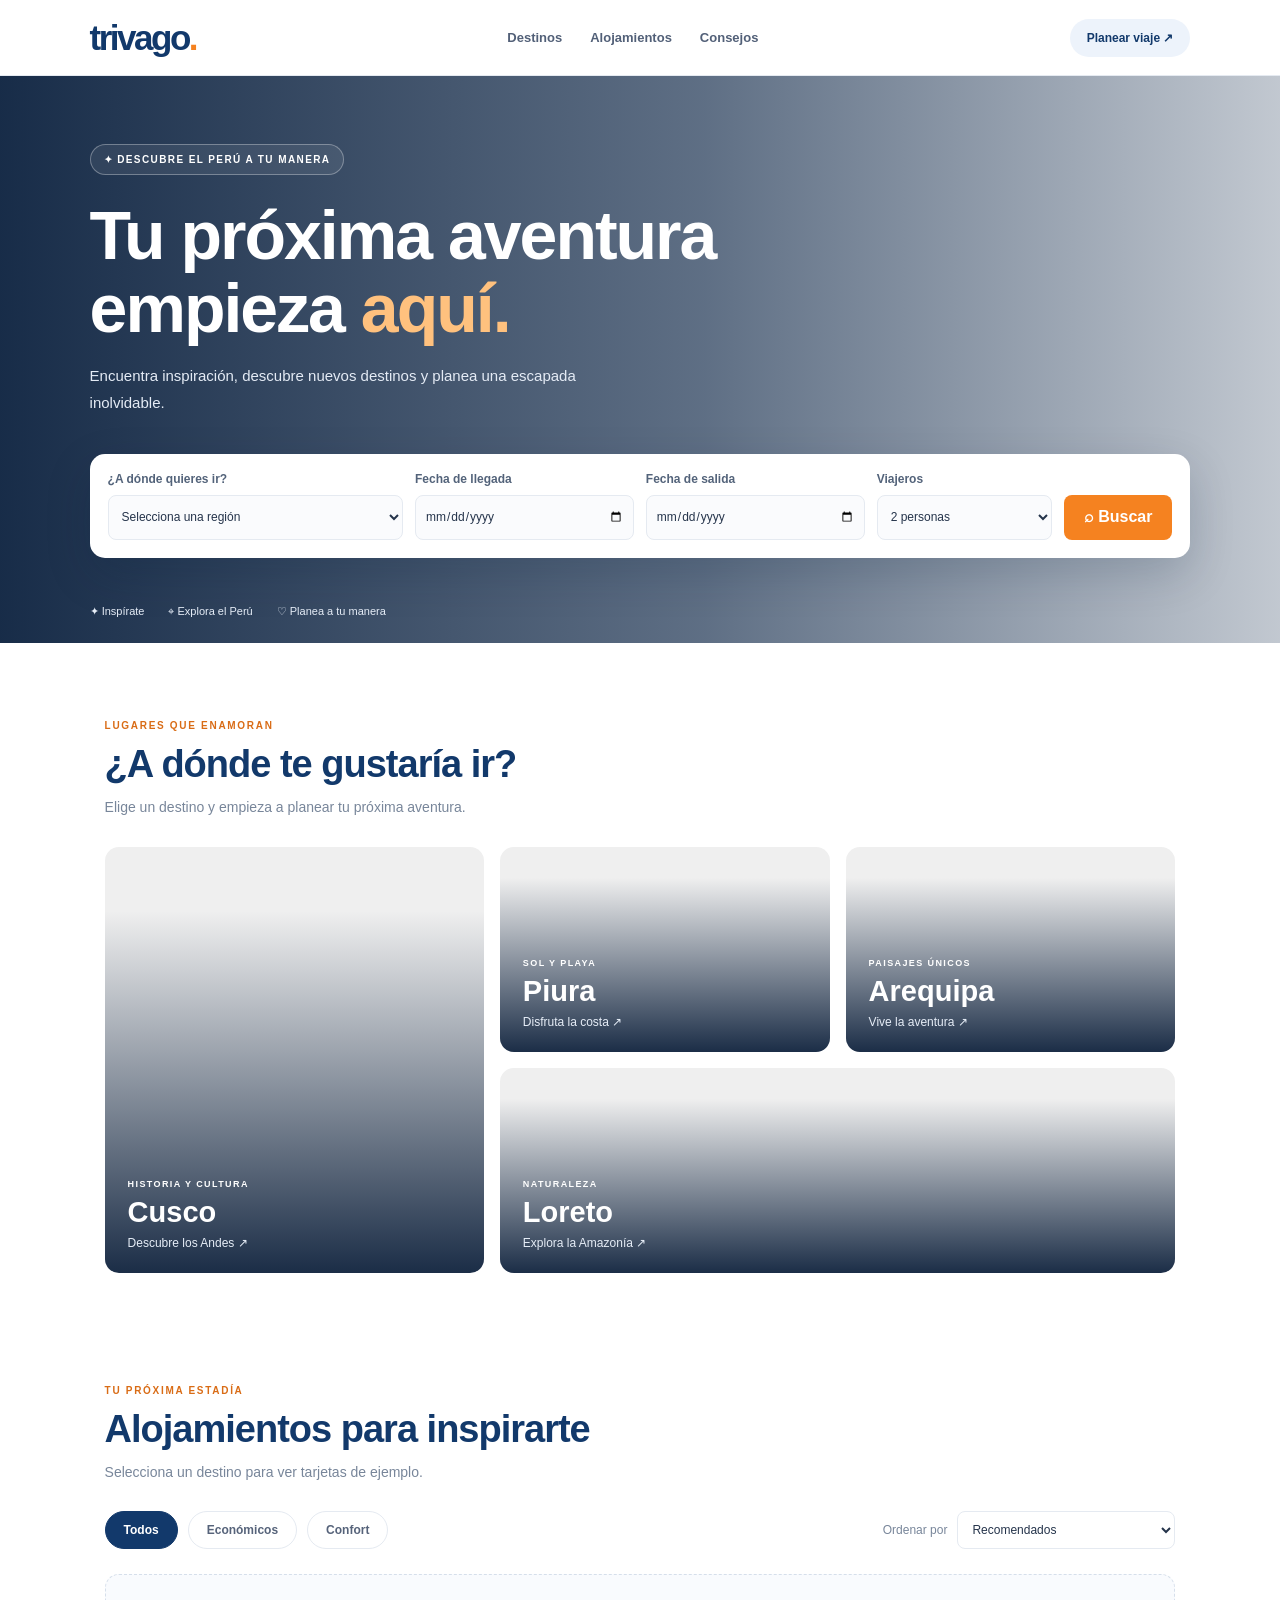
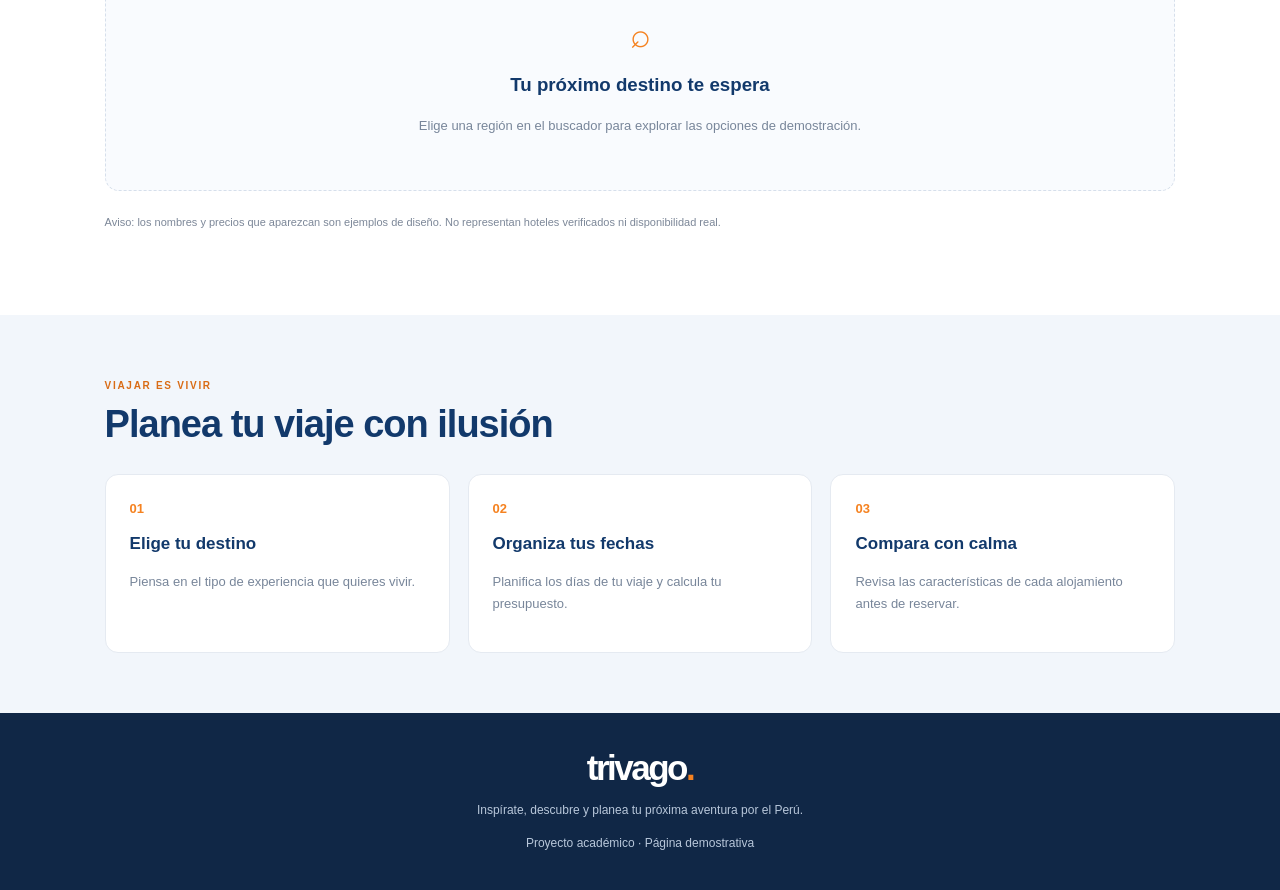
==== index.html @ a60f97d2 "Add files via upload" ====
<!DOCTYPE html>
<html lang="es">
<head>
  <meta charset="UTF-8">
  <meta name="viewport" content="width=device-width, initial-scale=1.0">
  <title>trivago Perú | Encuentra tu próxima escapada</title>
  <link rel="stylesheet" href="style.css">
</head>
<body>
  <header class="barra">
    <a class="logo" href="#inicio">trivago<span>.</span></a>
    <nav>
      <a href="#destinos">Destinos</a>
      <a href="#alojamientos">Alojamientos</a>
      <a href="#consejos">Consejos</a>
    </nav>
    <a class="boton-superior" href="#formulario">Planear viaje ↗</a>
  </header>

  <main>
    <section class="portada" id="inicio">
      <div class="portada-contenido">
        <span class="etiqueta">✦ DESCUBRE EL PERÚ A TU MANERA</span>
        <h1>Tu próxima aventura<br>empieza <span>aquí.</span></h1>
        <p>Encuentra inspiración, descubre nuevos destinos y planea una escapada inolvidable.</p>
      </div>

      <form class="buscador" id="formulario">
        <div class="campo">
          <label for="region">¿A dónde quieres ir?</label>
          <select id="region" required>
            <option value="">Selecciona una región</option>
            <option>Amazonas</option>
            <option>Áncash</option>
            <option>Apurímac</option>
            <option>Arequipa</option>
            <option>Ayacucho</option>
            <option>Cajamarca</option>
            <option>Callao</option>
            <option>Cusco</option>
            <option>Huancavelica</option>
            <option>Huánuco</option>
            <option>Ica</option>
            <option>Junín</option>
            <option>La Libertad</option>
            <option>Lambayeque</option>
            <option>Lima</option>
            <option>Loreto</option>
            <option>Madre de Dios</option>
            <option>Moquegua</option>
            <option>Pasco</option>
            <option>Piura</option>
            <option>Puno</option>
            <option>San Martín</option>
            <option>Tacna</option>
            <option>Tumbes</option>
            <option>Ucayali</option>
          </select>
        </div>

        <div class="campo">
          <label for="entrada">Fecha de llegada</label>
          <input type="date" id="entrada" required>
        </div>

        <div class="campo">
          <label for="salida">Fecha de salida</label>
          <input type="date" id="salida" required>
        </div>

        <div class="campo">
          <label for="personas">Viajeros</label>
          <select id="personas">
            <option value="1">1 persona</option>
            <option value="2" selected>2 personas</option>
            <option value="3">3 personas</option>
            <option value="4">4 personas</option>
            <option value="5">5 personas</option>
            <option value="6">6 personas</option>
          </select>
        </div>

        <button class="boton-buscar" type="submit">⌕ Buscar</button>
      </form>
      <p id="mensaje" class="mensaje" role="status"></p>
      <div class="confianza">
        <span>✦ Inspírate</span>
        <span>⌖ Explora el Perú</span>
        <span>♡ Planea a tu manera</span>
      </div>
    </section>

    <section class="seccion" id="destinos">
      <div class="encabezado">
        <div>
          <span class="subtitulo">LUGARES QUE ENAMORAN</span>
          <h2>¿A dónde te gustaría ir?</h2>
          <p>Elige un destino y empieza a planear tu próxima aventura.</p>
        </div>
      </div>

      <div class="destinos-grid">
        <button class="destino grande" data-region="Cusco">
          <span class="destino-info"><small>HISTORIA Y CULTURA</small><strong>Cusco</strong><span>Descubre los Andes ↗</span></span>
        </button>
        <button class="destino playa" data-region="Piura">
          <span class="destino-info"><small>SOL Y PLAYA</small><strong>Piura</strong><span>Disfruta la costa ↗</span></span>
        </button>
        <button class="destino montana" data-region="Arequipa">
          <span class="destino-info"><small>PAISAJES ÚNICOS</small><strong>Arequipa</strong><span>Vive la aventura ↗</span></span>
        </button>
        <button class="destino selva" data-region="Loreto">
          <span class="destino-info"><small>NATURALEZA</small><strong>Loreto</strong><span>Explora la Amazonía ↗</span></span>
        </button>
      </div>
    </section>

    <section class="seccion alojamientos" id="alojamientos">
      <div class="encabezado">
        <div>
          <span class="subtitulo">TU PRÓXIMA ESTADÍA</span>
          <h2 id="titulo-resultados">Alojamientos para inspirarte</h2>
          <p id="texto-resultados">Selecciona un destino para ver tarjetas de ejemplo.</p>
        </div>
      </div>

      <div class="filtros">
        <button class="filtro activo" data-filtro="todos">Todos</button>
        <button class="filtro" data-filtro="economico">Económicos</button>
        <button class="filtro" data-filtro="confort">Confort</button>
        <label class="orden">Ordenar por
          <select id="orden">
            <option value="recomendados">Recomendados</option>
            <option value="precio">Precio ilustrativo: menor a mayor</option>
          </select>
        </label>
      </div>

      <div id="lista-alojamientos" class="alojamientos-grid"></div>

      <div id="estado-vacio" class="estado-vacio">
        <span class="icono-vacio">⌕</span>
        <h3>Tu próximo destino te espera</h3>
        <p>Elige una región en el buscador para explorar las opciones de demostración.</p>
      </div>

      <p class="aviso">
        Aviso: los nombres y precios que aparezcan son ejemplos de diseño.
        No representan hoteles verificados ni disponibilidad real.
      </p>
    </section>

    <section class="franja" id="consejos">
      <div class="seccion">
        <span class="subtitulo">VIAJAR ES VIVIR</span>
        <h2>Planea tu viaje con ilusión</h2>
        <div class="consejos-grid">
          <article><span>01</span><h3>Elige tu destino</h3><p>Piensa en el tipo de experiencia que quieres vivir.</p></article>
          <article><span>02</span><h3>Organiza tus fechas</h3><p>Planifica los días de tu viaje y calcula tu presupuesto.</p></article>
          <article><span>03</span><h3>Compara con calma</h3><p>Revisa las características de cada alojamiento antes de reservar.</p></article>
        </div>
      </div>
    </section>
  </main>

  <footer>
    <a class="logo logo-blanco" href="#inicio">trivago<span>.</span></a>
    <p>Inspírate, descubre y planea tu próxima aventura por el Perú.</p>
    <small>Proyecto académico · Página demostrativa</small>
  </footer>

  <script src="script.js"></script>
</body>
</html>
---- style.css ----
* {
  box-sizing: border-box;
}

:root {
  --azul: #12396b;
  --azul-oscuro: #0b2445;
  --naranja: #f58220;
  --texto: #25344b;
  --gris: #78869a;
  --borde: #e5eaf1;
}

html {
  scroll-behavior: smooth;
  scroll-padding-top: 85px;
}

body {
  margin: 0;
  font-family: Arial, Helvetica, sans-serif;
  color: var(--texto);
  background: #fff;
}

button, input, select {
  font: inherit;
}

button, select {
  cursor: pointer;
}

.barra {
  min-height: 76px;
  padding: 14px 7%;
  display: flex;
  justify-content: space-between;
  align-items: center;
  gap: 20px;
  background: white;
  border-bottom: 1px solid var(--borde);
  position: sticky;
  top: 0;
  z-index: 10;
}

.logo {
  color: var(--azul);
  font-size: 35px;
  font-weight: 900;
  letter-spacing: -2.5px;
  text-decoration: none;
}

.logo span {
  color: var(--naranja);
}

.barra nav {
  display: flex;
  gap: 28px;
}

.barra nav a {
  color: #526078;
  font-size: 13px;
  font-weight: bold;
  text-decoration: none;
}

.barra nav a:hover {
  color: var(--naranja);
}

.boton-superior {
  padding: 12px 17px;
  border-radius: 25px;
  background: #edf3fb;
  color: var(--azul);
  font-size: 12px;
  font-weight: bold;
  text-decoration: none;
}

.portada {
  padding: 68px 7% 25px;
  color: white;
  background:
    linear-gradient(90deg, #081e3cef, #0b2445a8 55%, #0b244540),
    url("https://images.unsplash.com/photo-1516483638261-f4dbaf036963?auto=format&fit=crop&w=2000&q=85")
    center / cover;
}

.portada-contenido {
  max-width: 1150px;
  margin: auto;
}

.etiqueta {
  display: inline-block;
  padding: 9px 13px;
  border: 1px solid #ffffff50;
  border-radius: 30px;
  background: #ffffff13;
  font-size: 10px;
  font-weight: bold;
  letter-spacing: 1.4px;
}

.portada h1 {
  margin: 24px 0 16px;
  font-size: clamp(40px, 6vw, 68px);
  line-height: 1.08;
  letter-spacing: -2px;
}

.portada h1 span {
  color: #ffc17e;
}

.portada-contenido p {
  max-width: 550px;
  color: #e4ebf5;
  font-size: 15px;
  line-height: 1.8;
}

.buscador {
  max-width: 1150px;
  margin: 38px auto 0;
  padding: 18px;
  display: grid;
  grid-template-columns: 1.35fr 1fr 1fr .8fr auto;
  align-items: end;
  gap: 12px;
  border-radius: 15px;
  background: white;
  box-shadow: 0 16px 45px #061a352e;
  color: var(--texto);
}

.campo {
  display: flex;
  min-width: 0;
  flex-direction: column;
  gap: 9px;
}

.campo label {
  color: #53637a;
  font-size: 12px;
  font-weight: bold;
}

.campo select,
.campo input {
  width: 100%;
  min-width: 0;
  height: 45px;
  padding: 0 9px;
  border: 1px solid var(--borde);
  border-radius: 8px;
  outline: none;
  background: #fafbfd;
  color: var(--texto);
  font-size: 12px;
}

.campo select:focus,
.campo input:focus {
  border-color: #428bd4;
  box-shadow: 0 0 0 3px #428bd41a;
}

.boton-buscar {
  height: 45px;
  padding: 0 20px;
  border: none;
  border-radius: 8px;
  background: var(--naranja);
  color: white;
  font-weight: bold;
  transition: .2s;
}

.boton-buscar:hover {
  background: #df6c11;
  transform: translateY(-2px);
}

.mensaje {
  max-width: 1150px;
  min-height: 18px;
  margin: 12px auto 0;
  color: #fff;
  font-size: 13px;
}

.confianza {
  max-width: 1150px;
  margin: 17px auto 0;
  display: flex;
  flex-wrap: wrap;
  gap: 24px;
  color: #e6edf7;
  font-size: 11px;
}

.seccion {
  max-width: 1250px;
  margin: auto;
  padding: 72px 7%;
}

.encabezado {
  margin-bottom: 27px;
}

.subtitulo {
  color: #d96c16;
  font-size: 10px;
  font-weight: 900;
  letter-spacing: 1.7px;
}

.encabezado h2,
.franja h2 {
  margin: 10px 0;
  color: var(--azul);
  font-size: clamp(27px, 3.5vw, 38px);
  letter-spacing: -1px;
}

.encabezado p {
  margin: 0;
  color: var(--gris);
  font-size: 14px;
  line-height: 1.7;
}

.destinos-grid {
  display: grid;
  grid-template-columns: 1.15fr 1fr 1fr;
  grid-template-rows: 205px 205px;
  gap: 16px;
}

.destino {
  position: relative;
  display: flex;
  align-items: flex-end;
  overflow: hidden;
  padding: 23px;
  border: none;
  border-radius: 14px;
  background-position: center;
  background-size: cover;
  color: white;
  text-align: left;
  transition: transform .25s;
}

.destino:hover {
  transform: translateY(-4px);
}

.destino::before {
  content: "";
  position: absolute;
  inset: 0;
  background: linear-gradient(0deg, #061a36e8, transparent 85%);
}

.destino-info {
  position: relative;
  display: flex;
  flex-direction: column;
  gap: 7px;
}

.destino-info small {
  font-size: 9px;
  font-weight: bold;
  letter-spacing: 1.4px;
}

.destino-info strong {
  font-size: 29px;
}

.destino-info > span {
  color: #e6edf7;
  font-size: 12px;
}

.destino.grande {
  grid-row: span 2;
  background-image: url("https://images.unsplash.com/photo-1526392060635-9d6019884377?auto=format&fit=crop&w=900&q=85");
}

.destino.playa {
  background-image: url("https://images.unsplash.com/photo-1507525428034-b723cf961d3e?auto=format&fit=crop&w=800&q=85");
}

.destino.montana {
  background-image: url("https://images.unsplash.com/photo-1464822759023-fed622ff2c3b?auto=format&fit=crop&w=800&q=85");
}

.destino.selva {
  grid-column: 2 / 4;
  background-image: url("https://images.unsplash.com/photo-1516026672322-bc52d61a55d5?auto=format&fit=crop&w=900&q=85");
}

.alojamientos {
  padding-top: 35px;
}

.filtros {
  display: flex;
  flex-wrap: wrap;
  align-items: center;
  gap: 10px;
  margin-bottom: 25px;
}

.filtro {
  padding: 11px 18px;
  border: 1px solid var(--borde);
  border-radius: 25px;
  background: white;
  color: #56637a;
  font-size: 12px;
  font-weight: bold;
}

.filtro.activo {
  border-color: var(--azul);
  background: var(--azul);
  color: white;
}

.orden {
  display: flex;
  align-items: center;
  gap: 10px;
  margin-left: auto;
  color: var(--gris);
  font-size: 12px;
}

.orden select {
  max-width: 245px;
  padding: 10px;
  border: 1px solid var(--borde);
  border-radius: 8px;
  background: white;
  color: var(--texto);
  font-size: 12px;
}

.alojamientos-grid {
  display: grid;
  grid-template-columns: repeat(3, minmax(0, 1fr));
  gap: 20px;
}

.tarjeta {
  overflow: hidden;
  border: 1px solid var(--borde);
  border-radius: 14px;
  background: white;
  box-shadow: 0 7px 22px #132e510a;
  transition: transform .2s, box-shadow .2s;
}

.tarjeta:hover {
  transform: translateY(-4px);
  box-shadow: 0 13px 28px #132e5117;
}

.tarjeta img {
  display: block;
  width: 100%;
  height: 200px;
  object-fit: cover;
  background: #e8edf3;
}

.tarjeta-contenido {
  padding: 18px;
}

.region-tag {
  display: inline-block;
  margin-bottom: 9px;
  color: #d96c16;
  font-size: 10px;
  font-weight: 900;
  letter-spacing: 1px;
  text-transform: uppercase;
}

.tarjeta h3 {
  margin: 0 0 8px;
  color: var(--azul);
  font-size: 18px;
}

.tarjeta p {
  color: var(--gris);
  font-size: 13px;
  line-height: 1.6;
}

.tarjeta-pie {
  display: flex;
  justify-content: space-between;
  align-items: center;
  gap: 8px;
  margin-top: 15px;
  padding-top: 14px;
  border-top: 1px solid var(--borde);
}

.tipo {
  padding: 6px 9px;
  border-radius: 20px;
  background: #eaf2fb;
  color: var(--azul);
  font-size: 10px;
  font-weight: bold;
}

.tipo.economico {
  background: #eaf7ee;
  color: #247441;
}

.precio {
  color: var(--azul);
  font-size: 18px;
  font-weight: 900;
  text-align: right;
}

.precio small {
  display: block;
  margin-top: 4px;
  color: var(--gris);
  font-size: 10px;
  font-weight: normal;
}

.estado-vacio {
  padding: 40px 20px;
  border: 1px dashed #d6dfeb;
  border-radius: 14px;
  background: #f9fbfe;
  text-align: center;
}

.icono-vacio {
  color: var(--naranja);
  font-size: 35px;
}

.estado-vacio h3 {
  color: var(--azul);
}

.estado-vacio p {
  color: var(--gris);
  font-size: 13px;
  line-height: 1.7;
}

.aviso {
  margin-top: 22px;
  color: #7c8798;
  font-size: 11px;
  line-height: 1.7;
}

.franja {
  background: #f2f6fb;
}

.franja .seccion {
  padding-top: 60px;
  padding-bottom: 60px;
}

.consejos-grid {
  display: grid;
  grid-template-columns: repeat(3, minmax(0, 1fr));
  gap: 18px;
  margin-top: 28px;
}

.consejos-grid article {
  padding: 24px;
  border: 1px solid #e5eaf1;
  border-radius: 13px;
  background: white;
}

.consejos-grid article > span {
  color: var(--naranja);
  font-weight: 900;
  font-size: 13px;
}

.consejos-grid h3 {
  color: var(--azul);
  font-size: 17px;
}

.consejos-grid p {
  color: var(--gris);
  font-size: 13px;
  line-height: 1.7;
}

footer {
  padding: 35px 7%;
  background: #102746;
  color: #dce5f0;
  text-align: center;
}

.logo-blanco {
  color: white;
}

footer p,
footer small {
  color: #b8c7da;
  font-size: 12px;
  line-height: 1.8;
}

[hidden] {
  display: none !important;
}

@media (max-width: 950px) {
  .buscador {
    grid-template-columns: repeat(2, minmax(0, 1fr));
  }

  .boton-buscar {
    grid-column: 1 / -1;
  }

  .alojamientos-grid {
    grid-template-columns: repeat(2, minmax(0, 1fr));
  }
}

@media (max-width: 650px) {
  .barra {
    flex-wrap: wrap;
    justify-content: center;
  }

  .barra nav {
    flex-wrap: wrap;
    justify-content: center;
    gap: 14px;
  }

  .boton-superior {
    display: none;
  }

  .portada {
    padding: 48px 6% 24px;
  }

  .portada h1 {
    letter-spacing: -1px;
  }

  .buscador {
    grid-template-columns: 1fr;
    margin-top: 25px;
  }

  .boton-buscar {
    grid-column: auto;
  }

  .confianza {
    gap: 12px;
  }

  .seccion {
    padding: 48px 6%;
  }

  .destinos-grid {
    grid-template-columns: 1fr 1fr;
    grid-template-rows: 190px 170px 170px;
  }

  .destino.grande {
    grid-row: auto;
    grid-column: 1 / -1;
  }

  .destino.selva {
    grid-column: 1 / -1;
  }

  .alojamientos-grid,
  .consejos-grid {
    grid-template-columns: 1fr;
  }

  .orden {
    flex-direction: column;
    align-items: flex-start;
    margin-left: 0;
  }

  .orden select {
    width: 100%;
    max-width: none;
  }
}
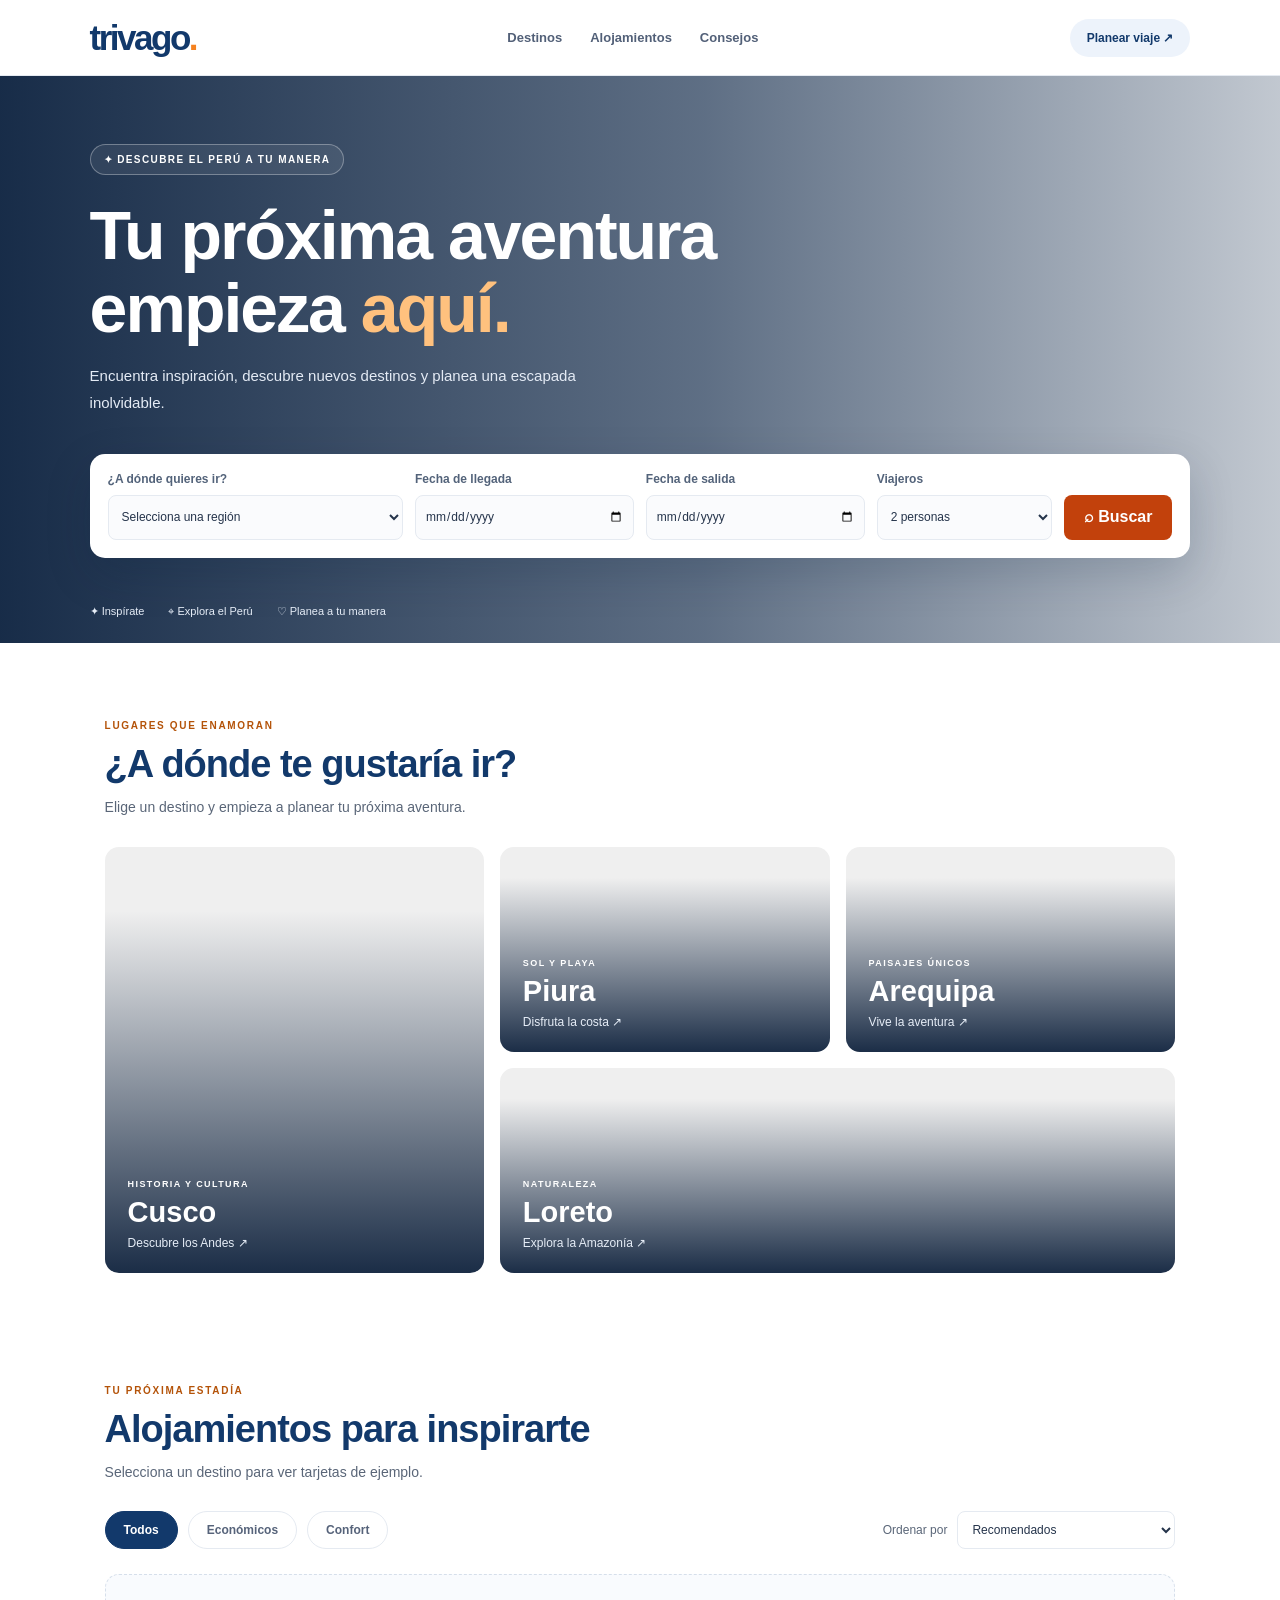
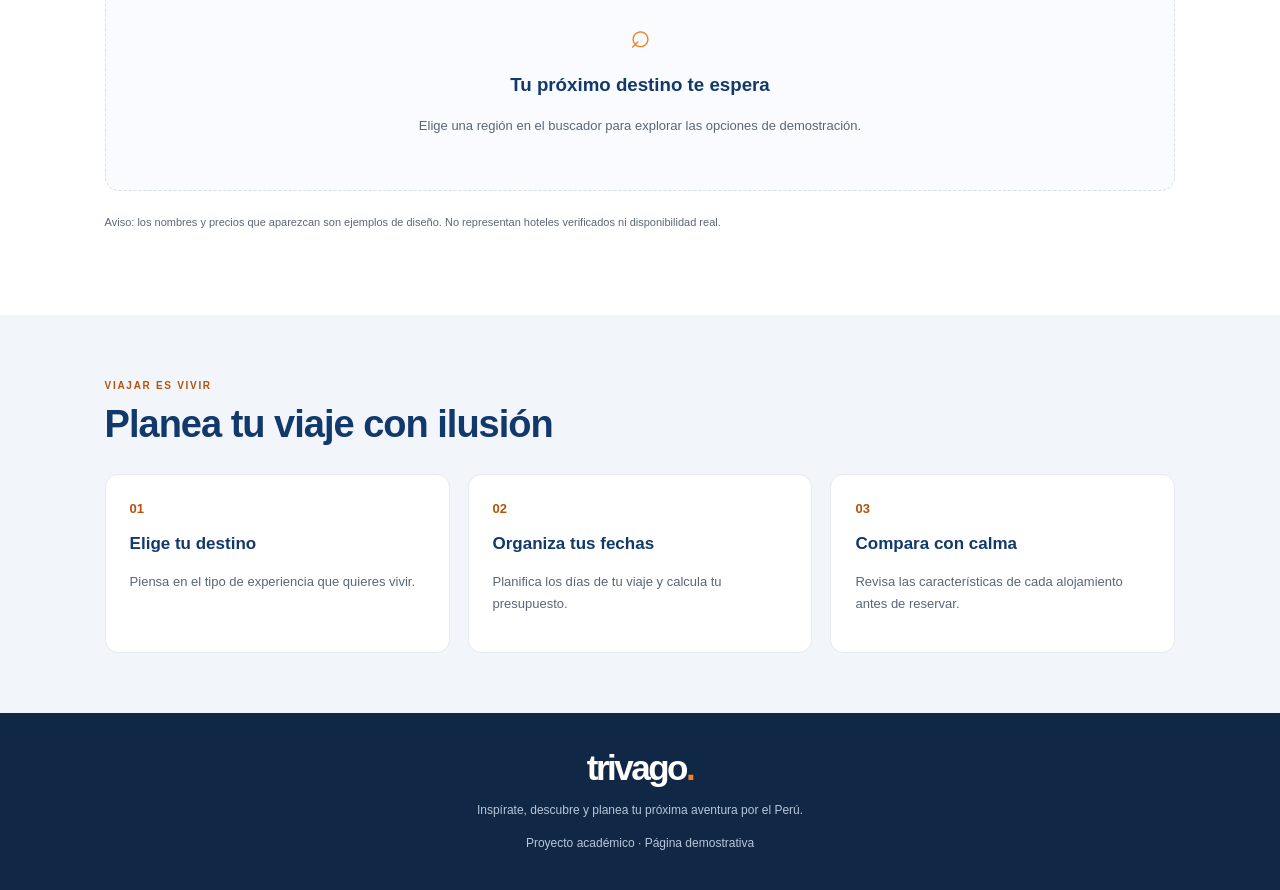
==== commit 2449c6f6: "Add files via upload" ====
--- a/index.html
+++ b/index.html
@@ -3,7 +3,8 @@
 <head>
   <meta charset="UTF-8">
   <meta name="viewport" content="width=device-width, initial-scale=1.0">
-  <title>trivago Perú | Encuentra tu próxima escapada</title>
+  <title>trivago Perú | Encuentra tu próxima escapada</title>
+  <meta name="description" content="Descubre destinos del Perú y planea tu escapada: elige una región, tus fechas y explora alojamientos de ejemplo. Proyecto académico demostrativo.">
   <link rel="stylesheet" href="style.css">
 </head>
 <body>
@@ -47,7 +48,9 @@
             <option>Lima</option>
             <option>Loreto</option>
             <option>Madre de Dios</option>
-            <option>Moquegua</option>
+            <option>Moquegua</option>
+            <option>Paracas</option>
+            <option>Máncora</option>
             <option>Pasco</option>
             <option>Piura</option>
             <option>Puno</option>
--- a/style.css
+++ b/style.css
@@ -7,7 +7,7 @@
   --azul-oscuro: #0b2445;
   --naranja: #f58220;
   --texto: #25344b;
-  --gris: #78869a;
+  --gris: #5a6678;
   --borde: #e5eaf1;
 }
 
@@ -88,7 +88,7 @@
   color: white;
   background:
     linear-gradient(90deg, #081e3cef, #0b2445a8 55%, #0b244540),
-    url("https://images.unsplash.com/photo-1516483638261-f4dbaf036963?auto=format&fit=crop&w=2000&q=85")
+    url("https://images.unsplash.com/photo-1516483638261-f4dbaf036963?auto=format&fit=crop&w=1400&q=70")
     center / cover;
 }
 
@@ -178,14 +178,14 @@
   padding: 0 20px;
   border: none;
   border-radius: 8px;
-  background: var(--naranja);
+  background: #c2410c;
   color: white;
   font-weight: bold;
   transition: .2s;
 }
 
 .boton-buscar:hover {
-  background: #df6c11;
+  background: #9a3412;
   transform: translateY(-2px);
 }
 
@@ -218,7 +218,7 @@
 }
 
 .subtitulo {
-  color: #d96c16;
+  color: #b45309;
   font-size: 10px;
   font-weight: 900;
   letter-spacing: 1.7px;
@@ -296,20 +296,20 @@
 
 .destino.grande {
   grid-row: span 2;
-  background-image: url("https://images.unsplash.com/photo-1526392060635-9d6019884377?auto=format&fit=crop&w=900&q=85");
+  background-image: url("https://images.unsplash.com/photo-1526392060635-9d6019884377?auto=format&fit=crop&w=900&q=70");
 }
 
 .destino.playa {
-  background-image: url("https://images.unsplash.com/photo-1507525428034-b723cf961d3e?auto=format&fit=crop&w=800&q=85");
+  background-image: url("https://images.unsplash.com/photo-1507525428034-b723cf961d3e?auto=format&fit=crop&w=800&q=70");
 }
 
 .destino.montana {
-  background-image: url("https://images.unsplash.com/photo-1464822759023-fed622ff2c3b?auto=format&fit=crop&w=800&q=85");
+  background-image: url("https://images.unsplash.com/photo-1464822759023-fed622ff2c3b?auto=format&fit=crop&w=800&q=70");
 }
 
 .destino.selva {
   grid-column: 2 / 4;
-  background-image: url("https://images.unsplash.com/photo-1516026672322-bc52d61a55d5?auto=format&fit=crop&w=900&q=85");
+  background-image: url("https://images.unsplash.com/photo-1516026672322-bc52d61a55d5?auto=format&fit=crop&w=900&q=70");
 }
 
 .alojamientos {
@@ -394,7 +394,7 @@
 .region-tag {
   display: inline-block;
   margin-bottom: 9px;
-  color: #d96c16;
+  color: #b45309;
   font-size: 10px;
   font-weight: 900;
   letter-spacing: 1px;
@@ -477,7 +477,7 @@
 
 .aviso {
   margin-top: 22px;
-  color: #7c8798;
+  color: #5a6678;
   font-size: 11px;
   line-height: 1.7;
 }
@@ -629,3 +629,7 @@
     max-width: none;
   }
 }
+
+.consejos-grid article > span {
+  color: #b45309;
+}
